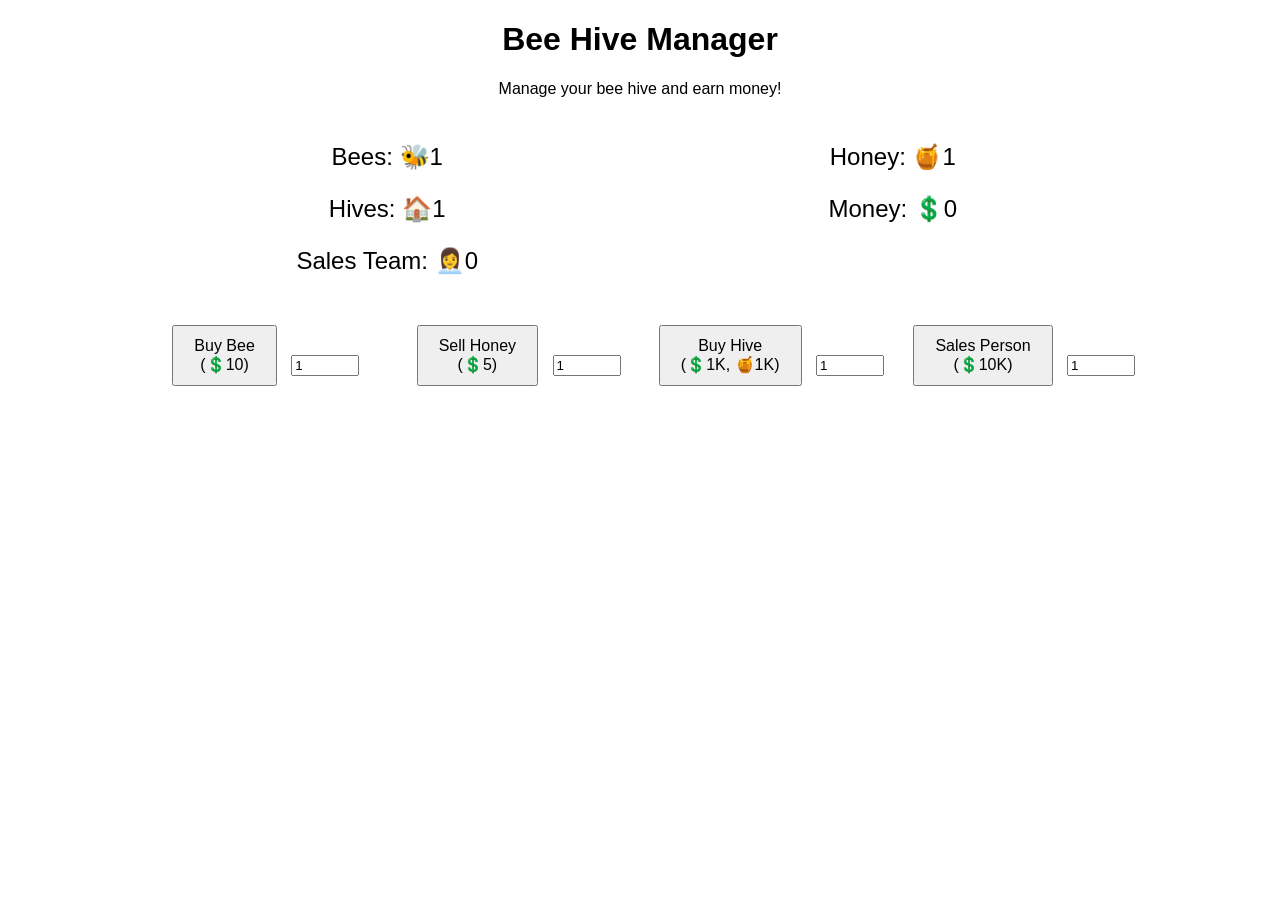
==== bee.html @ 3b881dbb "added styling and emojis" ====
<!DOCTYPE html>
<html lang="en">
<head>
  <meta charset="UTF-8">
  <meta name="description" content="Bee Hive Idle Game">
  <meta name="keywords" content="HTML, CSS, JavaScript">
  <meta name="author" content="https://github.com/armin-l/bee-game">
  <meta name="viewport" content="width=device-width, initial-scale=1.0">
  <title>Bee Hive Manager</title>
  <style>
    body {
      font-family: Arial, sans-serif;
      text-align: center;
    }
    #beeCount, #hiveCount, #honeyCount, #moneyCount, #salesCount {
      font-size: 24px;
      margin-bottom: 20px;
    }
    button {
      font-size: 16px;
      padding: 10px 20px;
      margin: 10px;
    }
    input {
      width: 60px;
    }
    #errorMessage {
      display: none;
      color: red;
      border: 1px solid red;
      padding: 10px;
      width: 250px;
      margin: 10px auto;
    }
    .container {
      display: flex;
      flex-wrap: wrap; /* Allow elements to wrap on smaller screens */
      justify-content: space-around; /* Distribute elements evenly */
      width: 80%; /* Set a maximum width for responsiveness */
      margin: 10px auto;
    }

    .count-display,
    .button-container,
    .sub-container {
      flex: 1; /* Make elements take up equal space */
      text-align: center;
      margin: 5px;
    }

    .count-display p {
      font-size: 24px;
    }

  </style>
</head>
<body>
  <h1>Bee Hive Manager</h1>
  <p>Manage your bee hive and earn money!</p>
  <div class="container">
    <div class="count-display">
      <p id="beeCount">Bees: 🐝1</p>
      <p id="hiveCount">Hives: 🏠1</p>
      <p id="salesCount">Sales Team: 👩‍💼0</p>
    </div>
    <div class="count-display">
      <p id="honeyCount">Honey: 🍯0</p>
      <p id="moneyCount">Money: 💲0</p>
    </div>
  </div>
  <div id="errorMessage"></div>

  <div class="container">
    <div class="sub-container">
  <button onclick="buyBee()">Buy Bee <br>(💲10)</button>
  <input type="number" id="buyBeeCount" value="1">
    </div>  
    <div class="sub-container">
  <button onclick="sellHoney()">Sell Honey <br>(💲5)</button>
  <input type="number" id="sellHoneyCount" value="1">
    </div>  
    <div class="sub-container">

  <button onclick="buyHive()">Buy Hive <br>(💲1K, 🍯1K)</button>
  <input type="number" id="buyHiveCount" value="1">
    </div>  
    <div class="sub-container">

  <button onclick="buySales()">Sales Person <br>(💲10K)</button>
  <input type="number" id="buySalesCount" value="1">
    </div>
  </div>
  <script>
  let beeCount = 1;
  let hiveCount = 1;
  let honeyCount = 0;
  let moneyCount = 0;
  let salesCount = 0;

  function updateCounts() {
    document.getElementById("beeCount").textContent = `Bees: 🐝${beeCount}`;
    document.getElementById("hiveCount").textContent = `Hives: 🏠${hiveCount}`;
    document.getElementById("honeyCount").textContent = `Honey: 🍯${honeyCount}`;
    document.getElementById("moneyCount").textContent = `Money: 💲${moneyCount}`;
    document.getElementById("salesCount").textContent = `Sales Team: 👩‍💼${salesCount}`;
  }

  function showErrorMessage(message) {
    const errorMessageElement = document.getElementById("errorMessage");
    errorMessageElement.textContent = message;
    errorMessageElement.style.display = "block";
  }

  function hideErrorMessage() {
    const errorMessageElement = document.getElementById("errorMessage");
    errorMessageElement.textContent = "";
    errorMessageElement.style.display = "none";
  }

  function buySales() {
    const buySalesamount = parseInt(document.getElementById("buySalesCount").value);

    if (moneyCount >= 10000 * buySalesamount) {
      salesCount += buySalesamount;
      moneyCount -= 10000 * buySalesamount;
      updateCounts();
      hideErrorMessage();
    } else {
      showErrorMessage("Not enough money to buy that many Sales People!");
    }
  }

  function buyBee() {
    const buyBeeamount = parseInt(document.getElementById("buyBeeCount").value);

    if (moneyCount >= 10 * buyBeeamount) {
      beeCount += buyBeeamount;
      moneyCount -= 10 * buyBeeamount;
      updateCounts();
      hideErrorMessage();
    } else {
      showErrorMessage("Not enough money to buy that many bees!");
    }
  
  }

  function sellHoney() {
    const sellHoneyamount = parseInt(document.getElementById("sellHoneyCount").value);

    if (honeyCount > 0 && honeyCount >= sellHoneyamount) {
      moneyCount += 5 * sellHoneyamount;
      honeyCount -= 1 * sellHoneyamount;
      updateCounts();
      hideErrorMessage();
    } else {
      showErrorMessage("You have no honey to sell!");
    }
  }

  function buyHive() {
    const buyHiveamount = parseInt(document.getElementById("buyHiveCount").value);

    if (moneyCount >= 1000 * buyHiveamount && honeyCount >= 1000 * buyHiveamount) {
      hiveCount += buyHiveamount;
      moneyCount -= 1000 * buyHiveamount;
      honeyCount -= 1000 * buyHiveamount;
      updateCounts();
      hideErrorMessage();
    } else {
      showErrorMessage("Not enough money and honey to buy that many hives!");
    }
  }

  function getRandomEvent() {
    const events = [
    // Positive Events
      { message: "The queen bee lays a healthy batch of eggs! Bee population is significantly increased!", modifier: 0.3 },
      { message: "The bees discover a new nesting ground! Bee population is slightly increased.", modifier: 0.1 },
      { message: "Favorable weather conditions promote brood rearing. Bee population is minimally increased.", modifier: 0.05 },
      { message: "A new generation of worker bees emerges! Bee population is moderately increased.", modifier: 0.2 },
      { message: "The hive successfully swarms and establishes a new colony! Bee population is significantly increased.", modifier: 0.4 },
      { message: "A plentiful pollen source leads to increased brood rearing. Bee population is minimally increased.", modifier: 0.05 },
      { message: "The beekeeper adds a new feeder full of pollen substitute. Bee population is slightly increased.", modifier: 0.1 },
      { message: "A successful mite treatment eliminates Varroa infestation. Bee population recovers slightly.", modifier: 0.1 },
      // Neutral Events
      { message: "A scout bee returns, unable to locate a new nectar source. No change in bee population.", modifier: 0 },
      { message: "The beekeeper performs a routine hive inspection. No change in bee population.", modifier: 0 },
      { message: "A light rain showers the area, providing some moisture for the bees. No change in bee population.", modifier: 0 },
      { message: "The bees spend a sunny day cleaning the hive and preparing for brood rearing. No change in bee population.", modifier: 0 },
      { message: "The hive experiences a natural fluctuation in bee population. No change in bee population.", modifier: 0 },
      // Negative Events
      { message: "A late frost damages nearby flowers, reducing pollen availability. Bee population is slightly decreased.", modifier: -0.1 },
      { message: "A strong windstorm disrupts the hive entrance, causing bee deaths. Bee population is minimally decreased.", modifier: -0.05 },
      { message: "A nearby pesticide application contaminates flowers, harming foraging bees. Bee population is moderately decreased.", modifier: -0.2 },
      { message: "The drone population reaches its peak, leading to increased competition for resources. Bee population is slightly decreased.", modifier: -0.1 },
      { message: "The queen bee's egg-laying slows down due to age. Bee population slowly decreases.", modifier: -0.1 },
      { message: "A skunk raids the hive, preying on bees. Bee population is moderately decreased.", modifier: -0.2 },
      { message: "A nearby wildfire destroys a significant amount of flowering plants. Bee population is heavily decreased!", modifier: -0.5 },
      { message: "A sudden cold snap reduces foraging activity and bee survival. Bee population is moderately decreased.", modifier: -0.2 },
      { message: "A malfunctioning feeder leaks and dsub-containerns some bees. Bee population is minimally decreased.", modifier: -0.05 },
      { message: "The beekeeper accidentally injures some bees during hive inspection. Bee population is minimally decreased.", modifier: -0.05 },
      { message: "A predator attacks the hive! Bee population is slightly decreased.", modifier: -0.1 },
      { message: "Varroa mites infest the hive! Bee population is moderately decreased.", modifier: -0.2 },
      { message: "A harsh winter reduces the bee population. Bee population is heavily decreased!", modifier: -0.5 },
    ];


    const randomIndex = Math.floor(Math.random() * events.length);
    const event = events[randomIndex];

    showErrorMessage(event.message);
    return event.modifier;
  }

  // Random Event
  setInterval(function() {
    beeCount += Math.trunc(beeCount * getRandomEvent());
    updateCounts();
  }, 600000); // 1 hour in milliseconds


  // Bee production every hour
  setInterval(function() {
    beeCount += hiveCount;
    updateCounts();
  }, 10000); // 10 seconds in milliseconds

  // Honey production every second
  setInterval(function() {
    // bee production
    honeyCount += beeCount;

    // sales team
    if (honeyCount >= 5 * salesCount && salesCount > 0) {
      honeyCount -= salesCount * 5;
      moneyCount += salesCount * 4 * 5;
    }

    updateCounts();
  }, 1000); // 1 second in milliseconds
  </script>
</body>
</html>
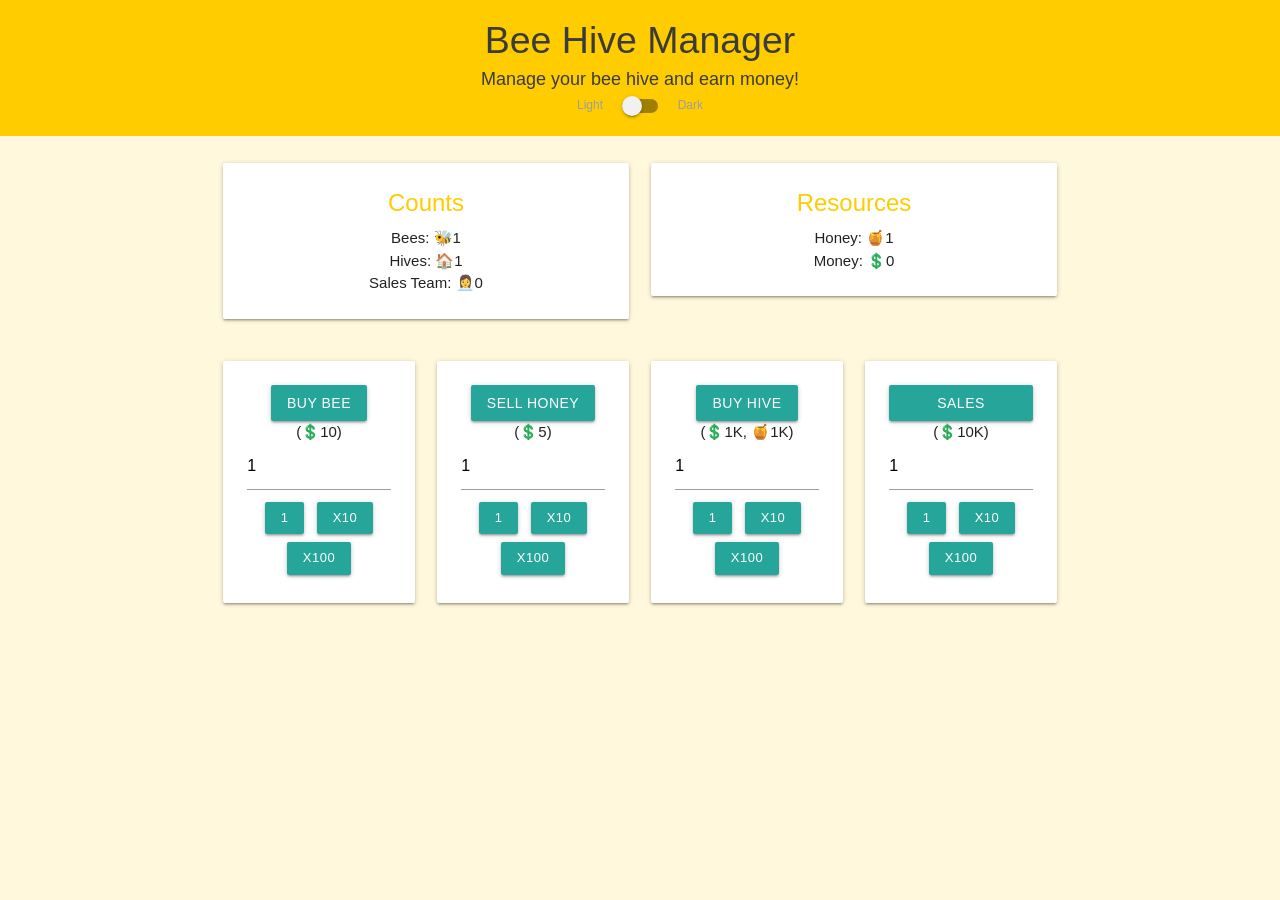
==== commit 859334e5: "v2" ====
--- a/bee.html
+++ b/bee.html
@@ -7,237 +7,110 @@
   <meta name="author" content="https://github.com/armin-l/bee-game">
   <meta name="viewport" content="width=device-width, initial-scale=1.0">
   <title>Bee Hive Manager</title>
-  <style>
-    body {
-      font-family: Arial, sans-serif;
-      text-align: center;
-    }
-    #beeCount, #hiveCount, #honeyCount, #moneyCount, #salesCount {
-      font-size: 24px;
-      margin-bottom: 20px;
-    }
-    button {
-      font-size: 16px;
-      padding: 10px 20px;
-      margin: 10px;
-    }
-    input {
-      width: 60px;
-    }
-    #errorMessage {
-      display: none;
-      color: red;
-      border: 1px solid red;
-      padding: 10px;
-      width: 250px;
-      margin: 10px auto;
-    }
-    .container {
-      display: flex;
-      flex-wrap: wrap; /* Allow elements to wrap on smaller screens */
-      justify-content: space-around; /* Distribute elements evenly */
-      width: 80%; /* Set a maximum width for responsiveness */
-      margin: 10px auto;
-    }
-
-    .count-display,
-    .button-container,
-    .sub-container {
-      flex: 1; /* Make elements take up equal space */
-      text-align: center;
-      margin: 5px;
-    }
-
-    .count-display p {
-      font-size: 24px;
-    }
-
-  </style>
+  <link rel="stylesheet" href="bee.css">
+  <link href="https://fonts.googleapis.com/icon?family=Material+Icons" rel="stylesheet">
+  <link href="https://cdnjs.cloudflare.com/ajax/libs/materialize/1.0.0/css/materialize.min.css" rel="stylesheet">
 </head>
 <body>
-  <h1>Bee Hive Manager</h1>
-  <p>Manage your bee hive and earn money!</p>
-  <div class="container">
-    <div class="count-display">
-      <p id="beeCount">Bees: 🐝1</p>
-      <p id="hiveCount">Hives: 🏠1</p>
-      <p id="salesCount">Sales Team: 👩‍💼0</p>
+  <header class="center-align">
+    <h1>Bee Hive Manager</h1>
+    <p>Manage your bee hive and earn money!</p>
+<div class="switch center-align">
+  <label>
+    Light
+    <input type="checkbox" id="darkModeToggle">
+    <span class="lever"></span>
+    Dark
+  </label>
+</div>
+  </header>
+
+  <main class="container">
+    <div class="row">
+      <div class="col s12 m6">
+        <div class="card">
+          <div class="card-content">
+            <span class="card-title">Counts</span>
+            <p id="beeCount">Bees: 🐝1</p>
+            <p id="hiveCount">Hives: 🏠1</p>
+            <p id="salesCount">Sales Team: 👩‍💼0</p>
+          </div>
+        </div>
+      </div>
+      <div class="col s12 m6">
+        <div class="card">
+          <div class="card-content">
+            <span class="card-title">Resources</span>
+            <p id="honeyCount">Honey: 🍯0</p>
+            <p id="moneyCount">Money: 💲0</p>
+          </div>
+        </div>
+      </div>
     </div>
-    <div class="count-display">
-      <p id="honeyCount">Honey: 🍯0</p>
-      <p id="moneyCount">Money: 💲0</p>
+
+    <div id="errorMessage" class="red-text center-align"></div>
+
+    <div class="row">
+      <div class="col s12 m3">
+        <div class="card">
+          <div class="card-content">
+            <button class="btn waves-effect waves-light" onclick="buyBee()">Buy Bee</button>
+            <p>(💲10)</p>
+            <input type="number" id="buyBeeCount" value="1" class="input-field">
+            <div class="button-group">
+              <button class="btn-small" onclick="setAmount('buyBeeCount', 1)">1</button>
+              <button class="btn-small" onclick="multiplyAmount('buyBeeCount', 10)">x10</button>
+              <button class="btn-small" onclick="multiplyAmount('buyBeeCount', 100)">x100</button>
+            </div>
+          </div>
+        </div>
+      </div>
+      <div class="col s12 m3">
+        <div class="card">
+          <div class="card-content">
+            <button class="btn waves-effect waves-light" onclick="sellHoney()">Sell Honey</button>
+            <p>(💲5)</p>
+            <input type="number" id="sellHoneyCount" value="1" class="input-field">
+            <div class="button-group">
+              <button class="btn-small" onclick="setAmount('sellHoneyCount', 1)">1</button>
+              <button class="btn-small" onclick="multiplyAmount('sellHoneyCount', 10)">x10</button>
+              <button class="btn-small" onclick="multiplyAmount('sellHoneyCount', 100)">x100</button>
+            </div>
+          </div>
+        </div>
+      </div>
+      <div class="col s12 m3">
+        <div class="card">
+          <div class="card-content">
+            <button class="btn waves-effect waves-light" onclick="buyHive()">Buy Hive</button>
+            <p>(💲1K, 🍯1K)</p>
+            <input type="number" id="buyHiveCount" value="1" class="input-field">
+            <div class="button-group">
+              <button class="btn-small" onclick="setAmount('buyHiveCount', 1)">1</button>
+              <button class="btn-small" onclick="multiplyAmount('buyHiveCount', 10)">x10</button>
+              <button class="btn-small" onclick="multiplyAmount('buyHiveCount', 100)">x100</button>
+            </div>
+          </div>
+        </div>
+      </div>
+      <div class="col s12 m3">
+        <div class="card">
+          <div class="card-content">
+            <button class="btn waves-effect waves-light" onclick="buySales()">Sales Person</button>
+            <p>(💲10K)</p>
+            <input type="number" id="buySalesCount" value="1" class="input-field">
+            <div class="button-group">
+              <button class="btn-small" onclick="setAmount('buySalesCount', 1)">1</button>
+              <button class="btn-small" onclick="multiplyAmount('buySalesCount', 10)">x10</button>
+              <button class="btn-small" onclick="multiplyAmount('buySalesCount', 100)">x100</button>
+            </div>
+          </div>
+        </div>
+      </div>
     </div>
-  </div>
-  <div id="errorMessage"></div>
+  </main>
 
-  <div class="container">
-    <div class="sub-container">
-  <button onclick="buyBee()">Buy Bee <br>(💲10)</button>
-  <input type="number" id="buyBeeCount" value="1">
-    </div>  
-    <div class="sub-container">
-  <button onclick="sellHoney()">Sell Honey <br>(💲5)</button>
-  <input type="number" id="sellHoneyCount" value="1">
-    </div>  
-    <div class="sub-container">
-
-  <button onclick="buyHive()">Buy Hive <br>(💲1K, 🍯1K)</button>
-  <input type="number" id="buyHiveCount" value="1">
-    </div>  
-    <div class="sub-container">
-
-  <button onclick="buySales()">Sales Person <br>(💲10K)</button>
-  <input type="number" id="buySalesCount" value="1">
-    </div>
-  </div>
-  <script>
-  let beeCount = 1;
-  let hiveCount = 1;
-  let honeyCount = 0;
-  let moneyCount = 0;
-  let salesCount = 0;
-
-  function updateCounts() {
-    document.getElementById("beeCount").textContent = `Bees: 🐝${beeCount}`;
-    document.getElementById("hiveCount").textContent = `Hives: 🏠${hiveCount}`;
-    document.getElementById("honeyCount").textContent = `Honey: 🍯${honeyCount}`;
-    document.getElementById("moneyCount").textContent = `Money: 💲${moneyCount}`;
-    document.getElementById("salesCount").textContent = `Sales Team: 👩‍💼${salesCount}`;
-  }
-
-  function showErrorMessage(message) {
-    const errorMessageElement = document.getElementById("errorMessage");
-    errorMessageElement.textContent = message;
-    errorMessageElement.style.display = "block";
-  }
-
-  function hideErrorMessage() {
-    const errorMessageElement = document.getElementById("errorMessage");
-    errorMessageElement.textContent = "";
-    errorMessageElement.style.display = "none";
-  }
-
-  function buySales() {
-    const buySalesamount = parseInt(document.getElementById("buySalesCount").value);
-
-    if (moneyCount >= 10000 * buySalesamount) {
-      salesCount += buySalesamount;
-      moneyCount -= 10000 * buySalesamount;
-      updateCounts();
-      hideErrorMessage();
-    } else {
-      showErrorMessage("Not enough money to buy that many Sales People!");
-    }
-  }
-
-  function buyBee() {
-    const buyBeeamount = parseInt(document.getElementById("buyBeeCount").value);
-
-    if (moneyCount >= 10 * buyBeeamount) {
-      beeCount += buyBeeamount;
-      moneyCount -= 10 * buyBeeamount;
-      updateCounts();
-      hideErrorMessage();
-    } else {
-      showErrorMessage("Not enough money to buy that many bees!");
-    }
-  
-  }
-
-  function sellHoney() {
-    const sellHoneyamount = parseInt(document.getElementById("sellHoneyCount").value);
-
-    if (honeyCount > 0 && honeyCount >= sellHoneyamount) {
-      moneyCount += 5 * sellHoneyamount;
-      honeyCount -= 1 * sellHoneyamount;
-      updateCounts();
-      hideErrorMessage();
-    } else {
-      showErrorMessage("You have no honey to sell!");
-    }
-  }
-
-  function buyHive() {
-    const buyHiveamount = parseInt(document.getElementById("buyHiveCount").value);
-
-    if (moneyCount >= 1000 * buyHiveamount && honeyCount >= 1000 * buyHiveamount) {
-      hiveCount += buyHiveamount;
-      moneyCount -= 1000 * buyHiveamount;
-      honeyCount -= 1000 * buyHiveamount;
-      updateCounts();
-      hideErrorMessage();
-    } else {
-      showErrorMessage("Not enough money and honey to buy that many hives!");
-    }
-  }
-
-  function getRandomEvent() {
-    const events = [
-    // Positive Events
-      { message: "The queen bee lays a healthy batch of eggs! Bee population is significantly increased!", modifier: 0.3 },
-      { message: "The bees discover a new nesting ground! Bee population is slightly increased.", modifier: 0.1 },
-      { message: "Favorable weather conditions promote brood rearing. Bee population is minimally increased.", modifier: 0.05 },
-      { message: "A new generation of worker bees emerges! Bee population is moderately increased.", modifier: 0.2 },
-      { message: "The hive successfully swarms and establishes a new colony! Bee population is significantly increased.", modifier: 0.4 },
-      { message: "A plentiful pollen source leads to increased brood rearing. Bee population is minimally increased.", modifier: 0.05 },
-      { message: "The beekeeper adds a new feeder full of pollen substitute. Bee population is slightly increased.", modifier: 0.1 },
-      { message: "A successful mite treatment eliminates Varroa infestation. Bee population recovers slightly.", modifier: 0.1 },
-      // Neutral Events
-      { message: "A scout bee returns, unable to locate a new nectar source. No change in bee population.", modifier: 0 },
-      { message: "The beekeeper performs a routine hive inspection. No change in bee population.", modifier: 0 },
-      { message: "A light rain showers the area, providing some moisture for the bees. No change in bee population.", modifier: 0 },
-      { message: "The bees spend a sunny day cleaning the hive and preparing for brood rearing. No change in bee population.", modifier: 0 },
-      { message: "The hive experiences a natural fluctuation in bee population. No change in bee population.", modifier: 0 },
-      // Negative Events
-      { message: "A late frost damages nearby flowers, reducing pollen availability. Bee population is slightly decreased.", modifier: -0.1 },
-      { message: "A strong windstorm disrupts the hive entrance, causing bee deaths. Bee population is minimally decreased.", modifier: -0.05 },
-      { message: "A nearby pesticide application contaminates flowers, harming foraging bees. Bee population is moderately decreased.", modifier: -0.2 },
-      { message: "The drone population reaches its peak, leading to increased competition for resources. Bee population is slightly decreased.", modifier: -0.1 },
-      { message: "The queen bee's egg-laying slows down due to age. Bee population slowly decreases.", modifier: -0.1 },
-      { message: "A skunk raids the hive, preying on bees. Bee population is moderately decreased.", modifier: -0.2 },
-      { message: "A nearby wildfire destroys a significant amount of flowering plants. Bee population is heavily decreased!", modifier: -0.5 },
-      { message: "A sudden cold snap reduces foraging activity and bee survival. Bee population is moderately decreased.", modifier: -0.2 },
-      { message: "A malfunctioning feeder leaks and dsub-containerns some bees. Bee population is minimally decreased.", modifier: -0.05 },
-      { message: "The beekeeper accidentally injures some bees during hive inspection. Bee population is minimally decreased.", modifier: -0.05 },
-      { message: "A predator attacks the hive! Bee population is slightly decreased.", modifier: -0.1 },
-      { message: "Varroa mites infest the hive! Bee population is moderately decreased.", modifier: -0.2 },
-      { message: "A harsh winter reduces the bee population. Bee population is heavily decreased!", modifier: -0.5 },
-    ];
-
-
-    const randomIndex = Math.floor(Math.random() * events.length);
-    const event = events[randomIndex];
-
-    showErrorMessage(event.message);
-    return event.modifier;
-  }
-
-  // Random Event
-  setInterval(function() {
-    beeCount += Math.trunc(beeCount * getRandomEvent());
-    updateCounts();
-  }, 600000); // 1 hour in milliseconds
-
-
-  // Bee production every hour
-  setInterval(function() {
-    beeCount += hiveCount;
-    updateCounts();
-  }, 10000); // 10 seconds in milliseconds
-
-  // Honey production every second
-  setInterval(function() {
-    // bee production
-    honeyCount += beeCount;
-
-    // sales team
-    if (honeyCount >= 5 * salesCount && salesCount > 0) {
-      honeyCount -= salesCount * 5;
-      moneyCount += salesCount * 4 * 5;
-    }
-
-    updateCounts();
-  }, 1000); // 1 second in milliseconds
-  </script>
+  <script src="https://cdnjs.cloudflare.com/ajax/libs/materialize/1.0.0/js/materialize.min.js"></script>
+  <script src="bee.js"></script>
 </body>
 </html>
--- a/bee.css
+++ b/bee.css
@@ -0,0 +1,160 @@
+/* General Styles */
+body {
+    font-family: 'Roboto', sans-serif;
+    text-align: center;
+    margin: 0;
+    padding: 0;
+    background-color: #fff8dc; /* Light yellow for bee theme */
+}
+
+/* Dark Mode Styles */
+body.dark-mode {
+    background-color: #121212; /* Dark background */
+    color: #FFFFFF; /* Light text */
+}
+
+body.dark-mode a {
+    color: #BB86FC; /* Light purple for links */
+}
+
+body.dark-mode button {
+    background-color: #333333; /* Dark button background */
+    color: #FFFFFF; /* Light button text */
+}
+
+body.dark-mode button:hover {
+    background-color: #444444; /* Slightly lighter hover effect */
+}
+
+body.dark-mode input {
+    background-color: #333333; /* Dark input background */
+    color: #FFFFFF; /* Light input text */
+    border: 1px solid #555555; /* Darker border */
+}
+
+body.dark-mode #errorMessage {
+    color: #FF6F61; /* Light red for error messages */
+    border: 1px solid #FF6F61; /* Matching light red border */
+}
+
+/* Header */
+header {
+  background-color: #ffcc00; /* Bright yellow for header */
+  color: #3b3b3b; /* Dark brown for text */
+  padding: 20px 0;
+}
+
+header h1 {
+  font-size: 2.5rem;
+  margin: 0;
+}
+
+header p {
+  font-size: 1.2rem;
+  margin: 5px 0 0;
+}
+
+/* Cards */
+.card {
+  margin: 15px auto;
+  box-shadow: 0 4px 6px rgba(0, 0, 0, 0.1);
+}
+
+body.dark-mode .card {
+  background-color: #1E1E1E; /* Dark background for cards */
+  color: #FFFFFF; /* Light text for readability */
+  box-shadow: 0 4px 6px rgba(0, 0, 0, 0.5); /* Adjusted shadow for dark mode */
+}
+
+.card-title {
+  font-size: 1.5rem;
+  color: #ffcc00; /* Bright yellow for card titles */
+  margin-bottom: 10px;
+}
+
+/* Buttons */
+button, .btn-small {
+  font-size: 0.8rem; /* Smaller font for compact buttons */
+  padding: 4px 8px; /* Reduced padding for uniform size */
+  margin: 4px; /* Smaller margin */
+  background-color: #ffcc00; /* Bright yellow for buttons */
+  color: white;
+  border-radius: 4px; /* Slight rounding for a modern look */
+  border: none; /* Remove border for a cleaner appearance */
+  cursor: pointer; /* Pointer cursor for better UX */
+}
+
+button:hover {
+  background-color: #d4a017; /* Golden brown for hover effect */
+}
+
+button:hover {
+  background-color: #d4a017; /* Golden brown for hover effect */
+}
+
+/* Inputs */
+input {
+  width: 80px;
+  padding: 5px;
+  margin-top: 10px;
+  border: 1px solid #ccc;
+  border-radius: 4px;
+}
+
+/* Error Message */
+#errorMessage {
+  display: none;
+  color: #8b0000; /* Dark red for error messages */
+  border: 1px solid #8b0000; /* Matching dark red border */
+  padding: 10px;
+  width: 250px;
+  margin: 10px auto;
+  border-radius: 4px;
+}
+
+/* Grid System */
+.container {
+  max-width: 1200px;
+  margin: 0 auto;
+  padding: 20px;
+}
+
+.row {
+  display: flex;
+  flex-wrap: wrap;
+  margin: 0 -10px;
+}
+
+.col {
+  padding: 10px;
+  flex: 1;
+}
+
+.col.s12 {
+  flex-basis: 100%;
+}
+
+.col.m6 {
+  flex-basis: 50%;
+}
+
+.col.m3 {
+  flex-basis: 25%;
+}
+
+/* Media Queries */
+@media (max-width: 768px) {
+  .col.m6 {
+    flex-basis: 100%;
+  }
+
+  .col.m3 {
+    flex-basis: 50%;
+  }
+}
+
+@media (max-width: 480px) {
+  .col.m3 {
+    flex-basis: 100%;
+  }
+}
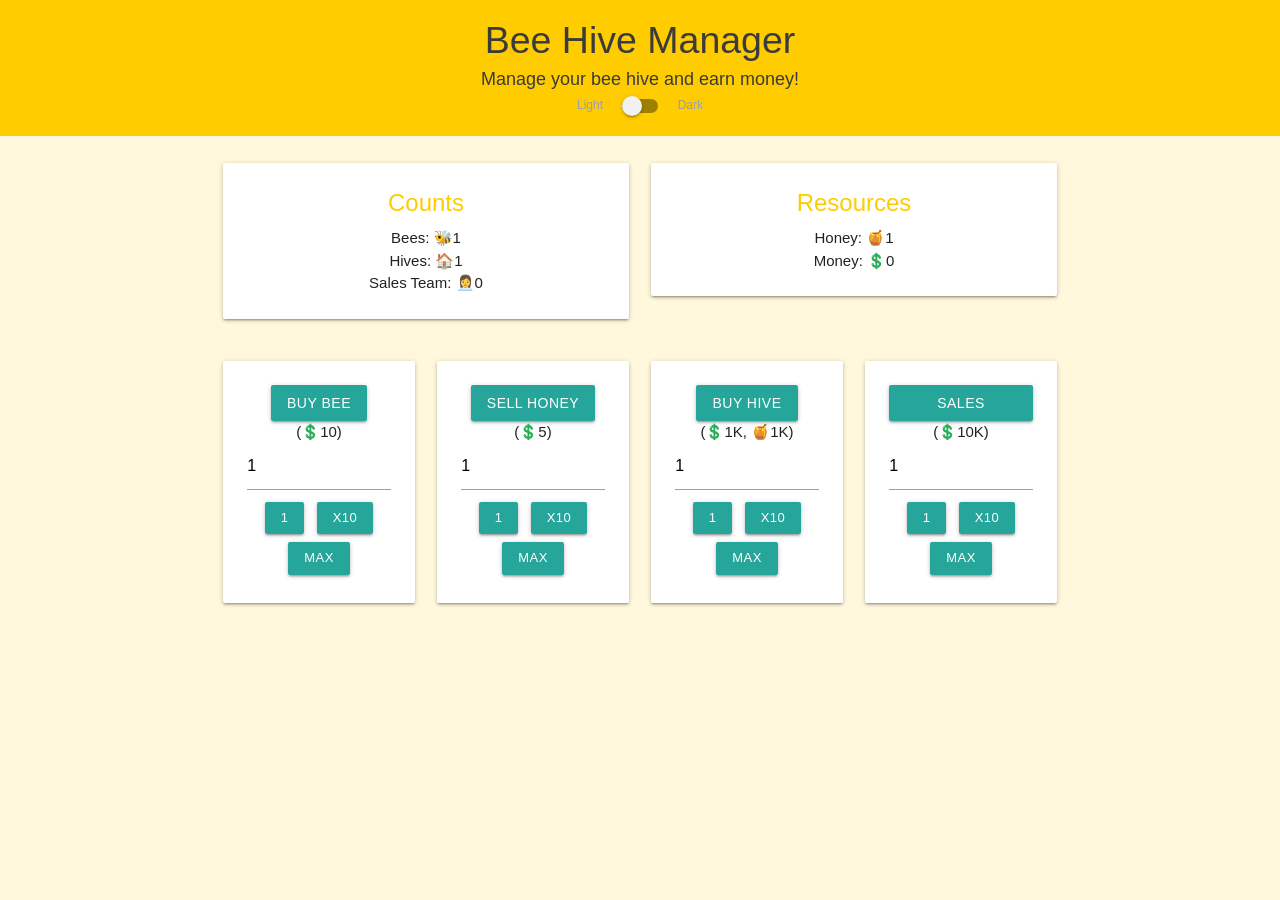
==== commit 8c2e46c6: "Add 'Max' button functionality for resource purchases" ====
--- a/bee.html
+++ b/bee.html
@@ -60,7 +60,7 @@
             <div class="button-group">
               <button class="btn-small" onclick="setAmount('buyBeeCount', 1)">1</button>
               <button class="btn-small" onclick="multiplyAmount('buyBeeCount', 10)">x10</button>
-              <button class="btn-small" onclick="multiplyAmount('buyBeeCount', 100)">x100</button>
+<button class="btn-small" onclick="multiplyAmount('buyBeeCount', 'max')">Max</button>
             </div>
           </div>
         </div>
@@ -74,7 +74,7 @@
             <div class="button-group">
               <button class="btn-small" onclick="setAmount('sellHoneyCount', 1)">1</button>
               <button class="btn-small" onclick="multiplyAmount('sellHoneyCount', 10)">x10</button>
-              <button class="btn-small" onclick="multiplyAmount('sellHoneyCount', 100)">x100</button>
+<button class="btn-small" onclick="multiplyAmount('sellHoneyCount', 'max')">Max</button>
             </div>
           </div>
         </div>
@@ -88,7 +88,7 @@
             <div class="button-group">
               <button class="btn-small" onclick="setAmount('buyHiveCount', 1)">1</button>
               <button class="btn-small" onclick="multiplyAmount('buyHiveCount', 10)">x10</button>
-              <button class="btn-small" onclick="multiplyAmount('buyHiveCount', 100)">x100</button>
+<button class="btn-small" onclick="multiplyAmount('buyHiveCount', 'max')">Max</button>
             </div>
           </div>
         </div>
@@ -102,7 +102,7 @@
             <div class="button-group">
               <button class="btn-small" onclick="setAmount('buySalesCount', 1)">1</button>
               <button class="btn-small" onclick="multiplyAmount('buySalesCount', 10)">x10</button>
-              <button class="btn-small" onclick="multiplyAmount('buySalesCount', 100)">x100</button>
+<button class="btn-small" onclick="multiplyAmount('buySalesCount', 'max')">Max</button>
             </div>
           </div>
         </div>
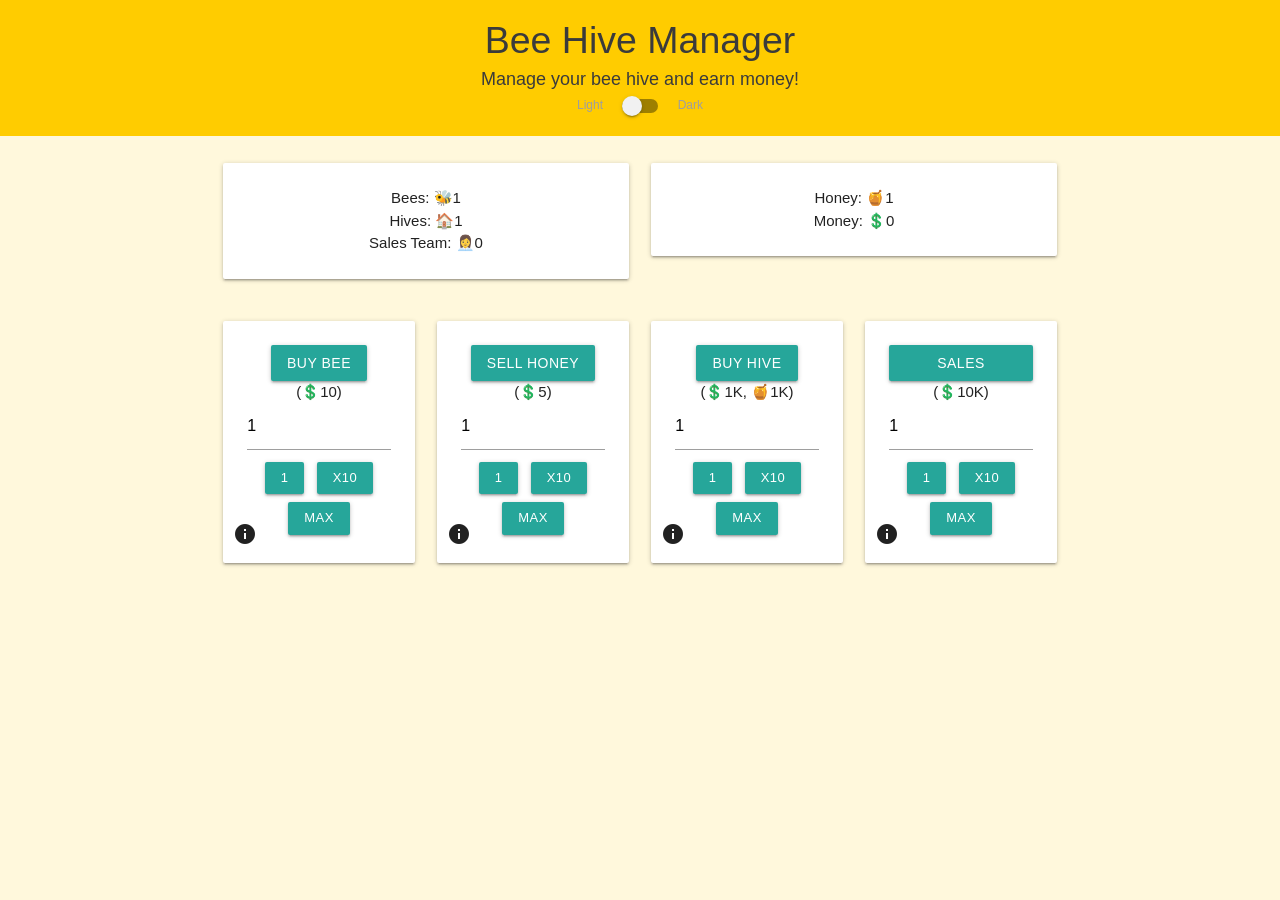
==== commit a65c2484: "Add tooltips for resource buttons and initialize on page load" ====
--- a/bee.html
+++ b/bee.html
@@ -30,7 +30,6 @@
       <div class="col s12 m6">
         <div class="card">
           <div class="card-content">
-            <span class="card-title">Counts</span>
             <p id="beeCount">Bees: 🐝1</p>
             <p id="hiveCount">Hives: 🏠1</p>
             <p id="salesCount">Sales Team: 👩‍💼0</p>
@@ -40,7 +39,6 @@
       <div class="col s12 m6">
         <div class="card">
           <div class="card-content">
-            <span class="card-title">Resources</span>
             <p id="honeyCount">Honey: 🍯0</p>
             <p id="moneyCount">Money: 💲0</p>
           </div>
@@ -54,7 +52,10 @@
       <div class="col s12 m3">
         <div class="card">
           <div class="card-content">
-            <button class="btn waves-effect waves-light" onclick="buyBee()">Buy Bee</button>
+<button class="btn waves-effect waves-light" onclick="buyBee()">Buy Bee</button>
+<div style="position: absolute; bottom: 10px; left: 10px;">
+  <i class="material-icons tooltipped" data-tooltip="Buy bees to produce honey.">info</i>
+</div>
             <p>(💲10)</p>
             <input type="number" id="buyBeeCount" value="1" class="input-field">
             <div class="button-group">
@@ -68,7 +69,10 @@
       <div class="col s12 m3">
         <div class="card">
           <div class="card-content">
-            <button class="btn waves-effect waves-light" onclick="sellHoney()">Sell Honey</button>
+<button class="btn waves-effect waves-light" onclick="sellHoney()">Sell Honey</button>
+<div style="position: absolute; bottom: 10px; left: 10px;">
+  <i class="material-icons tooltipped" data-tooltip="Sell honey to earn money.">info</i>
+</div>
             <p>(💲5)</p>
             <input type="number" id="sellHoneyCount" value="1" class="input-field">
             <div class="button-group">
@@ -82,7 +86,10 @@
       <div class="col s12 m3">
         <div class="card">
           <div class="card-content">
-            <button class="btn waves-effect waves-light" onclick="buyHive()">Buy Hive</button>
+<button class="btn waves-effect waves-light" onclick="buyHive()">Buy Hive</button>
+<div style="position: absolute; bottom: 10px; left: 10px;">
+  <i class="material-icons tooltipped" data-tooltip="Buy hives to house more bees.">info</i>
+</div>
             <p>(💲1K, 🍯1K)</p>
             <input type="number" id="buyHiveCount" value="1" class="input-field">
             <div class="button-group">
@@ -96,7 +103,10 @@
       <div class="col s12 m3">
         <div class="card">
           <div class="card-content">
-            <button class="btn waves-effect waves-light" onclick="buySales()">Sales Person</button>
+<button class="btn waves-effect waves-light" onclick="buySales()">Sales Person</button>
+<div style="position: absolute; bottom: 10px; left: 10px;">
+  <i class="material-icons tooltipped" data-tooltip="Hire salespeople to boost honey sales.">info</i>
+</div>
             <p>(💲10K)</p>
             <input type="number" id="buySalesCount" value="1" class="input-field">
             <div class="button-group">
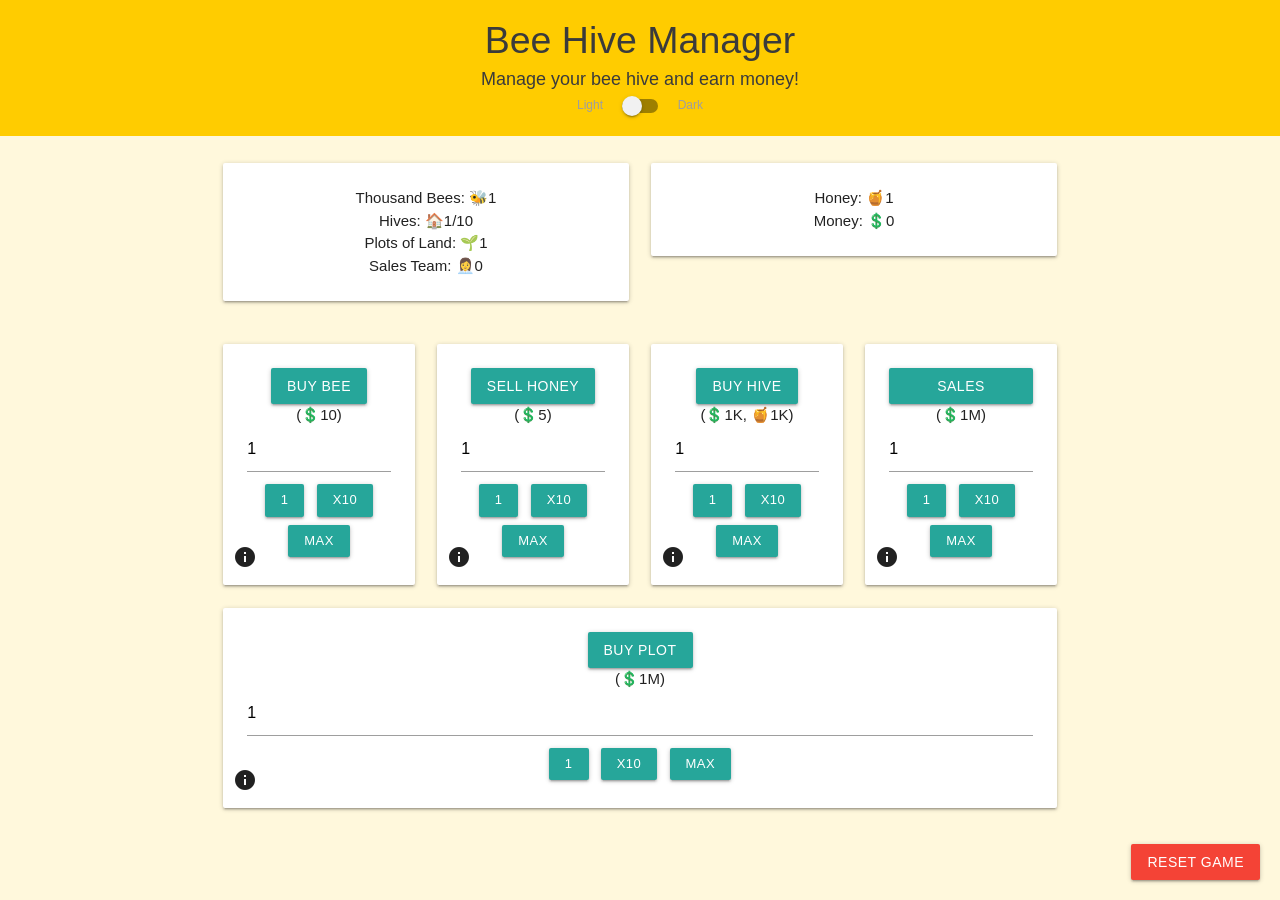
==== commit f401f578: "Enhance gameplay by adding plot purchasing functionality, updating UI elements, and implementing gam" ====
--- a/bee.html
+++ b/bee.html
@@ -30,8 +30,9 @@
       <div class="col s12 m6">
         <div class="card">
           <div class="card-content">
-            <p id="beeCount">Bees: 🐝1</p>
+            <p id="beeCount">Thousand Bees: 🐝1</p>
             <p id="hiveCount">Hives: 🏠1</p>
+            <p id="plotCount">Plots of Land: 🌱1</p>
             <p id="salesCount">Sales Team: 👩‍💼0</p>
           </div>
         </div>
@@ -107,7 +108,7 @@
 <div style="position: absolute; bottom: 10px; left: 10px;">
   <i class="material-icons tooltipped" data-tooltip="Hire salespeople to boost honey sales.">info</i>
 </div>
-            <p>(💲10K)</p>
+            <p>(💲1M)</p>
             <input type="number" id="buySalesCount" value="1" class="input-field">
             <div class="button-group">
               <button class="btn-small" onclick="setAmount('buySalesCount', 1)">1</button>
@@ -117,8 +118,27 @@
           </div>
         </div>
       </div>
+      <div class="col s12 m3">
+        <div class="card">
+          <div class="card-content">
+<button class="btn waves-effect waves-light" onclick="buyPlot()">Buy Plot</button>
+<div style="position: absolute; bottom: 10px; left: 10px;">
+  <i class="material-icons tooltipped" data-tooltip="Buy more land to support up to 10 additional hives per plot.">info</i>
+</div>
+            <p>(💲1M)</p>
+            <input type="number" id="buyPlotCount" value="1" class="input-field">
+            <div class="button-group">
+              <button class="btn-small" onclick="setAmount('buyPlotCount', 1)">1</button>
+              <button class="btn-small" onclick="multiplyAmount('buyPlotCount', 10)">x10</button>
+<button class="btn-small" onclick="multiplyAmount('buyPlotCount', 'max')">Max</button>
+            </div>
+          </div>
+        </div>
+      </div>
     </div>
   </main>
+
+  <button id="resetGameButton" class="btn waves-effect waves-light red">Reset Game</button>
 
   <script src="https://cdnjs.cloudflare.com/ajax/libs/materialize/1.0.0/js/materialize.min.js"></script>
   <script src="bee.js"></script>
--- a/bee.css
+++ b/bee.css
@@ -157,4 +157,18 @@
   .col.m3 {
     flex-basis: 100%;
   }
+}
+
+#resetGameButton {
+  position: fixed;
+  right: 20px;
+  bottom: 20px;
+  z-index: 1000;
+}
+
+@media (max-width: 480px) {
+  #resetGameButton {
+    right: 12px;
+    bottom: 12px;
+  }
 }
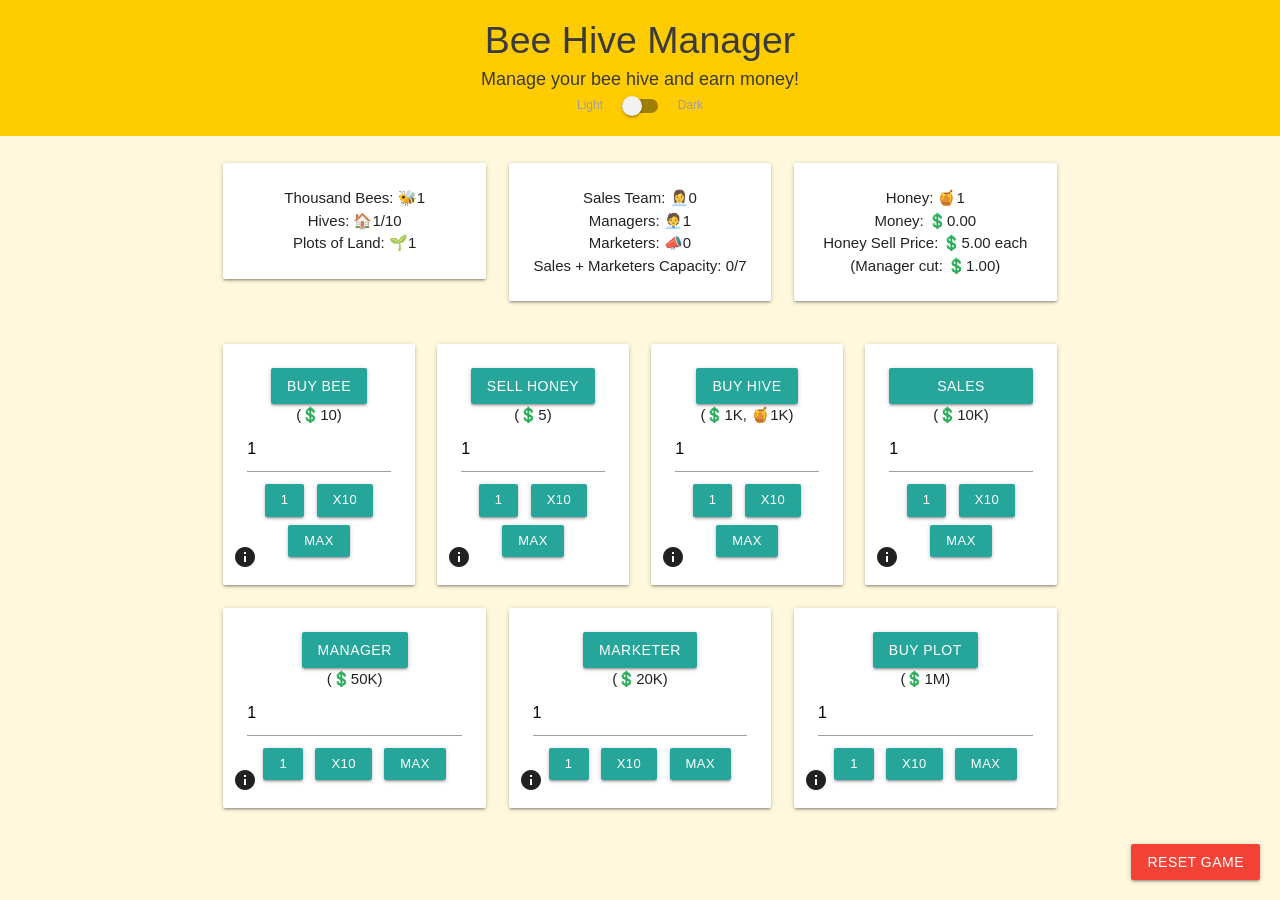
==== commit 7958e1c7: "Add manager and marketer functionality with UI updates and sales capacity adjustments" ====
--- a/bee.html
+++ b/bee.html
@@ -27,21 +27,31 @@
 
   <main class="container">
     <div class="row">
-      <div class="col s12 m6">
+      <div class="col s12 m4">
         <div class="card">
           <div class="card-content">
             <p id="beeCount">Thousand Bees: 🐝1</p>
             <p id="hiveCount">Hives: 🏠1</p>
             <p id="plotCount">Plots of Land: 🌱1</p>
-            <p id="salesCount">Sales Team: 👩‍💼0</p>
           </div>
         </div>
       </div>
-      <div class="col s12 m6">
+      <div class="col s12 m4">
+        <div class="card">
+          <div class="card-content">
+            <p id="salesCount">Sales Team: 👩‍💼0</p>
+            <p id="managerCount">Managers: 🧑‍💼1</p>
+            <p id="marketerCount">Marketers: 📣0</p>
+            <p id="staffCap">Sales + Marketers Capacity: 0/7</p>
+          </div>
+        </div>
+      </div>
+      <div class="col s12 m4">
         <div class="card">
           <div class="card-content">
             <p id="honeyCount">Honey: 🍯0</p>
             <p id="moneyCount">Money: 💲0</p>
+            <p id="sellPrice">Honey Sell Price: 💲5.00 each (Manager cut: 💲1.00)</p>
           </div>
         </div>
       </div>
@@ -108,12 +118,46 @@
 <div style="position: absolute; bottom: 10px; left: 10px;">
   <i class="material-icons tooltipped" data-tooltip="Hire salespeople to boost honey sales.">info</i>
 </div>
-            <p>(💲1M)</p>
+            <p>(💲10K)</p>
             <input type="number" id="buySalesCount" value="1" class="input-field">
             <div class="button-group">
               <button class="btn-small" onclick="setAmount('buySalesCount', 1)">1</button>
               <button class="btn-small" onclick="multiplyAmount('buySalesCount', 10)">x10</button>
 <button class="btn-small" onclick="multiplyAmount('buySalesCount', 'max')">Max</button>
+            </div>
+          </div>
+        </div>
+      </div>
+      <div class="col s12 m3">
+        <div class="card">
+          <div class="card-content">
+<button class="btn waves-effect waves-light" onclick="buyManager()">Manager</button>
+<div style="position: absolute; bottom: 10px; left: 10px;">
+  <i class="material-icons tooltipped" data-tooltip="Managers increase staffing capacity and take a cut on each honey sold.">info</i>
+</div>
+            <p>(💲50K)</p>
+            <input type="number" id="buyManagerCount" value="1" class="input-field">
+            <div class="button-group">
+              <button class="btn-small" onclick="setAmount('buyManagerCount', 1)">1</button>
+              <button class="btn-small" onclick="multiplyAmount('buyManagerCount', 10)">x10</button>
+<button class="btn-small" onclick="multiplyAmount('buyManagerCount', 'max')">Max</button>
+            </div>
+          </div>
+        </div>
+      </div>
+      <div class="col s12 m3">
+        <div class="card">
+          <div class="card-content">
+<button class="btn waves-effect waves-light" onclick="buyMarketer()">Marketer</button>
+<div style="position: absolute; bottom: 10px; left: 10px;">
+  <i class="material-icons tooltipped" data-tooltip="Each marketer increases honey sale price by 5%.">info</i>
+</div>
+            <p>(💲20K)</p>
+            <input type="number" id="buyMarketerCount" value="1" class="input-field">
+            <div class="button-group">
+              <button class="btn-small" onclick="setAmount('buyMarketerCount', 1)">1</button>
+              <button class="btn-small" onclick="multiplyAmount('buyMarketerCount', 10)">x10</button>
+<button class="btn-small" onclick="multiplyAmount('buyMarketerCount', 'max')">Max</button>
             </div>
           </div>
         </div>
--- a/bee.css
+++ b/bee.css
@@ -138,12 +138,20 @@
   flex-basis: 50%;
 }
 
+.col.m4 {
+  flex-basis: 33.3333%;
+}
+
 .col.m3 {
   flex-basis: 25%;
 }
 
 /* Media Queries */
 @media (max-width: 768px) {
+  .col.m4 {
+    flex-basis: 100%;
+  }
+
   .col.m6 {
     flex-basis: 100%;
   }
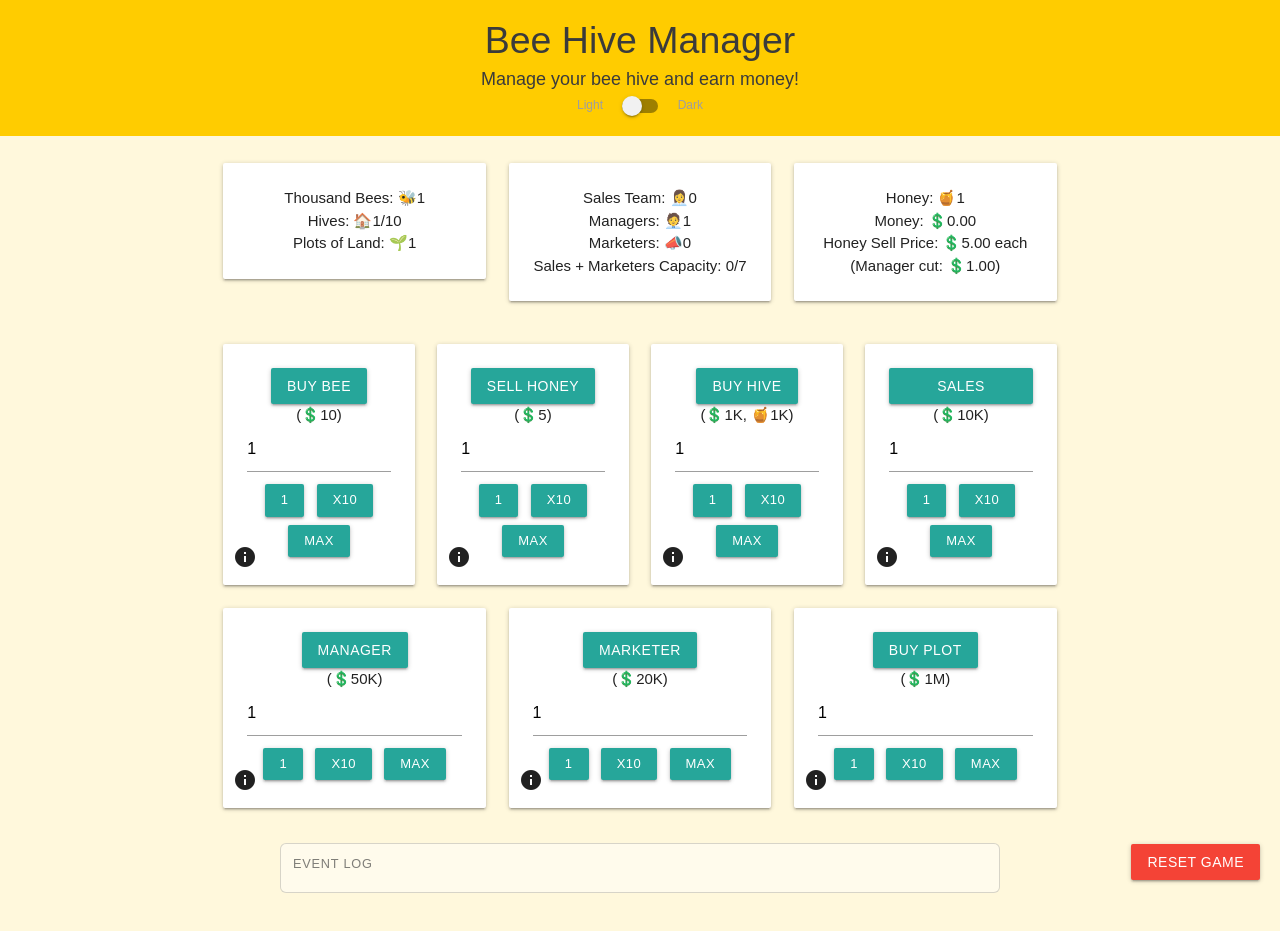
==== commit c7642a68: "Add event log functionality with UI updates for dark mode" ====
--- a/bee.html
+++ b/bee.html
@@ -180,6 +180,11 @@
         </div>
       </div>
     </div>
+
+    <div id="eventLog" class="event-log" aria-live="polite">
+      <p class="event-log-title">Event Log</p>
+      <ul id="eventLogList" class="event-log-list"></ul>
+    </div>
   </main>
 
   <button id="resetGameButton" class="btn waves-effect waves-light red">Reset Game</button>
--- a/bee.css
+++ b/bee.css
@@ -37,6 +37,24 @@
     border: 1px solid #FF6F61; /* Matching light red border */
 }
 
+body.dark-mode .event-log {
+  border-color: rgba(255, 255, 255, 0.18);
+  background: rgba(30, 30, 30, 0.45);
+}
+
+body.dark-mode .event-log-title {
+  color: rgba(255, 255, 255, 0.62);
+}
+
+body.dark-mode .event-log-list li {
+  color: rgba(255, 255, 255, 0.78);
+  border-top-color: rgba(255, 255, 255, 0.1);
+}
+
+body.dark-mode .event-log-time {
+  color: rgba(255, 255, 255, 0.48);
+}
+
 /* Header */
 header {
   background-color: #ffcc00; /* Bright yellow for header */
@@ -44,6 +62,48 @@
   padding: 20px 0;
 }
 
+
+.event-log {
+  max-width: 720px;
+  margin: 12px auto 18px;
+  padding: 10px 12px;
+  text-align: left;
+  border: 1px solid rgba(59, 59, 59, 0.2);
+  border-radius: 6px;
+  background: rgba(255, 255, 255, 0.45);
+}
+
+.event-log-title {
+  margin: 0 0 8px;
+  font-size: 0.85rem;
+  letter-spacing: 0.06em;
+  text-transform: uppercase;
+  color: rgba(59, 59, 59, 0.65);
+}
+
+.event-log-list {
+  margin: 0;
+  padding-left: 0;
+  list-style: none;
+}
+
+.event-log-list li {
+  margin: 0;
+  padding: 4px 0;
+  font-size: 0.86rem;
+  color: rgba(59, 59, 59, 0.75);
+  border-top: 1px solid rgba(59, 59, 59, 0.08);
+}
+
+.event-log-list li:first-child {
+  border-top: none;
+}
+
+.event-log-time {
+  margin-right: 8px;
+  font-size: 0.76rem;
+  color: rgba(59, 59, 59, 0.5);
+}
 header h1 {
   font-size: 2.5rem;
   margin: 0;
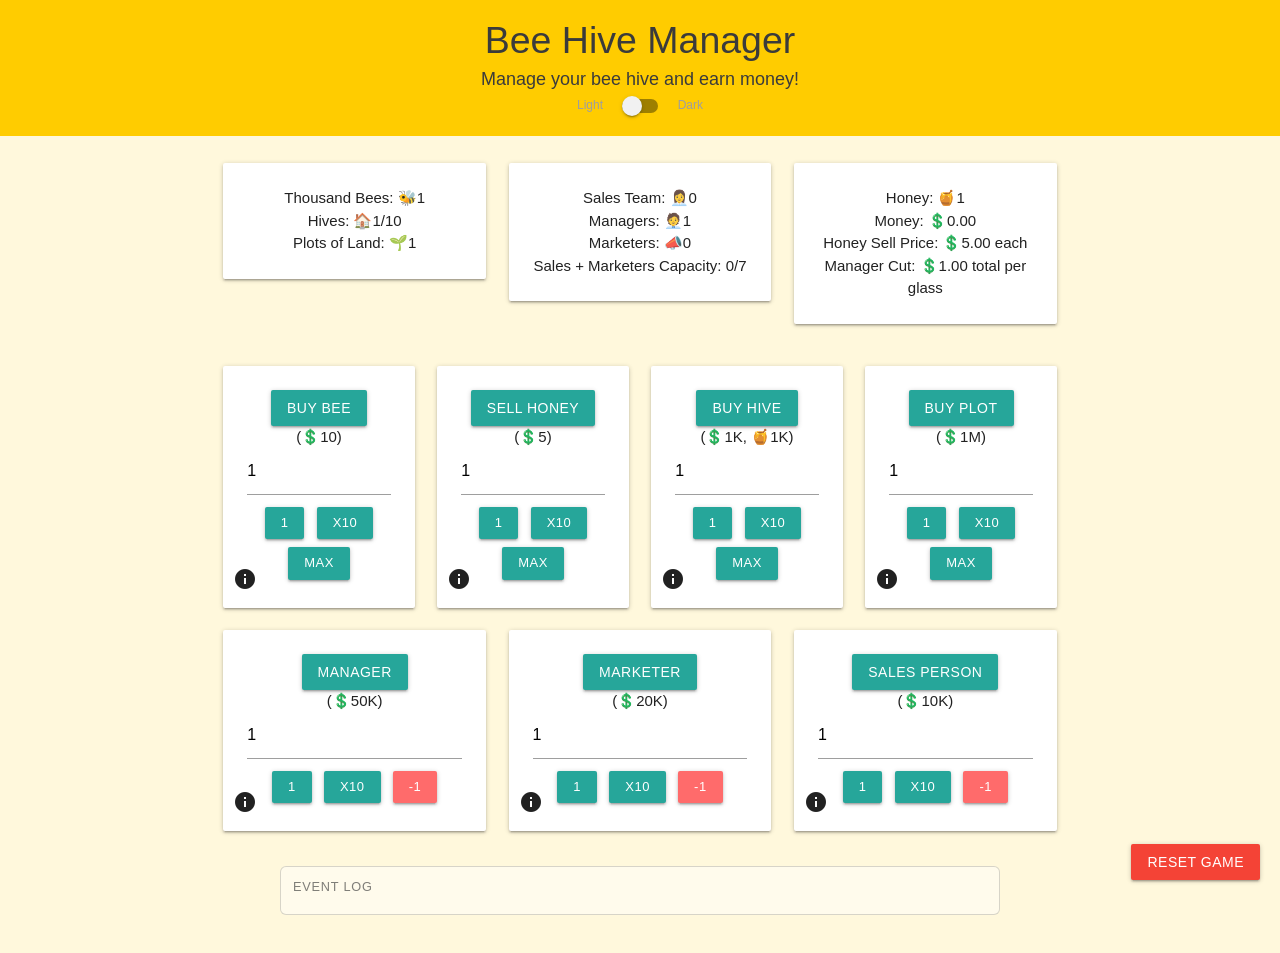
==== commit 6059e485: "Add reduce button functionality for managers and marketers, update manager cut calculation" ====
--- a/bee.html
+++ b/bee.html
@@ -1,5 +1,6 @@
 <!DOCTYPE html>
 <html lang="en">
+
 <head>
   <meta charset="UTF-8">
   <meta name="description" content="Bee Hive Idle Game">
@@ -11,18 +12,19 @@
   <link href="https://fonts.googleapis.com/icon?family=Material+Icons" rel="stylesheet">
   <link href="https://cdnjs.cloudflare.com/ajax/libs/materialize/1.0.0/css/materialize.min.css" rel="stylesheet">
 </head>
+
 <body>
   <header class="center-align">
     <h1>Bee Hive Manager</h1>
     <p>Manage your bee hive and earn money!</p>
-<div class="switch center-align">
-  <label>
-    Light
-    <input type="checkbox" id="darkModeToggle">
-    <span class="lever"></span>
-    Dark
-  </label>
-</div>
+    <div class="switch center-align">
+      <label>
+        Light
+        <input type="checkbox" id="darkModeToggle">
+        <span class="lever"></span>
+        Dark
+      </label>
+    </div>
   </header>
 
   <main class="container">
@@ -51,7 +53,8 @@
           <div class="card-content">
             <p id="honeyCount">Honey: 🍯0</p>
             <p id="moneyCount">Money: 💲0</p>
-            <p id="sellPrice">Honey Sell Price: 💲5.00 each (Manager cut: 💲1.00)</p>
+            <p id="sellPrice">Honey Sell Price: 💲5.00 each</p>
+            <p id="managerCut">Manager Cut: 💲1.00 total per glass</p>
           </div>
         </div>
       </div>
@@ -63,118 +66,122 @@
       <div class="col s12 m3">
         <div class="card">
           <div class="card-content">
-<button class="btn waves-effect waves-light" onclick="buyBee()">Buy Bee</button>
-<div style="position: absolute; bottom: 10px; left: 10px;">
-  <i class="material-icons tooltipped" data-tooltip="Buy bees to produce honey.">info</i>
-</div>
+            <button class="btn waves-effect waves-light" onclick="buyBee()">Buy Bee</button>
+            <div style="position: absolute; bottom: 10px; left: 10px;">
+              <i class="material-icons tooltipped" data-tooltip="Buy bees to produce honey.">info</i>
+            </div>
             <p>(💲10)</p>
             <input type="number" id="buyBeeCount" value="1" class="input-field">
             <div class="button-group">
               <button class="btn-small" onclick="setAmount('buyBeeCount', 1)">1</button>
               <button class="btn-small" onclick="multiplyAmount('buyBeeCount', 10)">x10</button>
-<button class="btn-small" onclick="multiplyAmount('buyBeeCount', 'max')">Max</button>
-            </div>
-          </div>
-        </div>
-      </div>
-      <div class="col s12 m3">
-        <div class="card">
-          <div class="card-content">
-<button class="btn waves-effect waves-light" onclick="sellHoney()">Sell Honey</button>
-<div style="position: absolute; bottom: 10px; left: 10px;">
-  <i class="material-icons tooltipped" data-tooltip="Sell honey to earn money.">info</i>
-</div>
+              <button class="btn-small" onclick="multiplyAmount('buyBeeCount', 'max')">Max</button>
+            </div>
+          </div>
+        </div>
+      </div>
+      <div class="col s12 m3">
+        <div class="card">
+          <div class="card-content">
+            <button class="btn waves-effect waves-light" onclick="sellHoney()">Sell Honey</button>
+            <div style="position: absolute; bottom: 10px; left: 10px;">
+              <i class="material-icons tooltipped" data-tooltip="Sell honey to earn money.">info</i>
+            </div>
             <p>(💲5)</p>
             <input type="number" id="sellHoneyCount" value="1" class="input-field">
             <div class="button-group">
               <button class="btn-small" onclick="setAmount('sellHoneyCount', 1)">1</button>
               <button class="btn-small" onclick="multiplyAmount('sellHoneyCount', 10)">x10</button>
-<button class="btn-small" onclick="multiplyAmount('sellHoneyCount', 'max')">Max</button>
-            </div>
-          </div>
-        </div>
-      </div>
-      <div class="col s12 m3">
-        <div class="card">
-          <div class="card-content">
-<button class="btn waves-effect waves-light" onclick="buyHive()">Buy Hive</button>
-<div style="position: absolute; bottom: 10px; left: 10px;">
-  <i class="material-icons tooltipped" data-tooltip="Buy hives to house more bees.">info</i>
-</div>
+              <button class="btn-small" onclick="multiplyAmount('sellHoneyCount', 'max')">Max</button>
+            </div>
+          </div>
+        </div>
+      </div>
+      <div class="col s12 m3">
+        <div class="card">
+          <div class="card-content">
+            <button class="btn waves-effect waves-light" onclick="buyHive()">Buy Hive</button>
+            <div style="position: absolute; bottom: 10px; left: 10px;">
+              <i class="material-icons tooltipped" data-tooltip="Buy hives to house more bees.">info</i>
+            </div>
             <p>(💲1K, 🍯1K)</p>
             <input type="number" id="buyHiveCount" value="1" class="input-field">
             <div class="button-group">
               <button class="btn-small" onclick="setAmount('buyHiveCount', 1)">1</button>
               <button class="btn-small" onclick="multiplyAmount('buyHiveCount', 10)">x10</button>
-<button class="btn-small" onclick="multiplyAmount('buyHiveCount', 'max')">Max</button>
-            </div>
-          </div>
-        </div>
-      </div>
-      <div class="col s12 m3">
-        <div class="card">
-          <div class="card-content">
-<button class="btn waves-effect waves-light" onclick="buySales()">Sales Person</button>
-<div style="position: absolute; bottom: 10px; left: 10px;">
-  <i class="material-icons tooltipped" data-tooltip="Hire salespeople to boost honey sales.">info</i>
-</div>
+              <button class="btn-small" onclick="multiplyAmount('buyHiveCount', 'max')">Max</button>
+            </div>
+          </div>
+        </div>
+      </div>
+      <div class="col s12 m3">
+        <div class="card">
+          <div class="card-content">
+            <button class="btn waves-effect waves-light" onclick="buyPlot()">Buy Plot</button>
+            <div style="position: absolute; bottom: 10px; left: 10px;">
+              <i class="material-icons tooltipped"
+                data-tooltip="Buy more land to support up to 10 additional hives per plot.">info</i>
+            </div>
+            <p>(💲1M)</p>
+            <input type="number" id="buyPlotCount" value="1" class="input-field">
+            <div class="button-group">
+              <button class="btn-small" onclick="setAmount('buyPlotCount', 1)">1</button>
+              <button class="btn-small" onclick="multiplyAmount('buyPlotCount', 10)">x10</button>
+              <button class="btn-small" onclick="multiplyAmount('buyPlotCount', 'max')">Max</button>
+            </div>
+          </div>
+        </div>
+      </div>
+
+      <div class="col s12 m3">
+        <div class="card">
+          <div class="card-content">
+            <button class="btn waves-effect waves-light" onclick="buyManager()">Manager</button>
+            <div style="position: absolute; bottom: 10px; left: 10px;">
+              <i class="material-icons tooltipped"
+                data-tooltip="Managers increase staffing capacity and take a cut on each honey sold.">info</i>
+            </div>
+            <p>(💲50K)</p>
+            <input type="number" id="buyManagerCount" value="1" class="input-field">
+            <div class="button-group">
+              <button class="btn-small" onclick="setAmount('buyManagerCount', 1)">1</button>
+              <button class="btn-small" onclick="multiplyAmount('buyManagerCount', 10)">x10</button>
+              <button class="btn-small reduce-btn" onclick="reduceManager()">-1</button>
+            </div>
+          </div>
+        </div>
+      </div>
+      <div class="col s12 m3">
+        <div class="card">
+          <div class="card-content">
+            <button class="btn waves-effect waves-light" onclick="buyMarketer()">Marketer</button>
+            <div style="position: absolute; bottom: 10px; left: 10px;">
+              <i class="material-icons tooltipped"
+                data-tooltip="Each marketer increases honey sale price by 5%.">info</i>
+            </div>
+            <p>(💲20K)</p>
+            <input type="number" id="buyMarketerCount" value="1" class="input-field">
+            <div class="button-group">
+              <button class="btn-small" onclick="setAmount('buyMarketerCount', 1)">1</button>
+              <button class="btn-small" onclick="multiplyAmount('buyMarketerCount', 10)">x10</button>
+              <button class="btn-small reduce-btn" onclick="reduceMarketer()">-1</button>
+            </div>
+          </div>
+        </div>
+      </div>
+      <div class="col s12 m3">
+        <div class="card">
+          <div class="card-content">
+            <button class="btn waves-effect waves-light" onclick="buySales()">Sales Person</button>
+            <div style="position: absolute; bottom: 10px; left: 10px;">
+              <i class="material-icons tooltipped" data-tooltip="Hire salespeople to boost honey sales.">info</i>
+            </div>
             <p>(💲10K)</p>
             <input type="number" id="buySalesCount" value="1" class="input-field">
             <div class="button-group">
               <button class="btn-small" onclick="setAmount('buySalesCount', 1)">1</button>
               <button class="btn-small" onclick="multiplyAmount('buySalesCount', 10)">x10</button>
-<button class="btn-small" onclick="multiplyAmount('buySalesCount', 'max')">Max</button>
-            </div>
-          </div>
-        </div>
-      </div>
-      <div class="col s12 m3">
-        <div class="card">
-          <div class="card-content">
-<button class="btn waves-effect waves-light" onclick="buyManager()">Manager</button>
-<div style="position: absolute; bottom: 10px; left: 10px;">
-  <i class="material-icons tooltipped" data-tooltip="Managers increase staffing capacity and take a cut on each honey sold.">info</i>
-</div>
-            <p>(💲50K)</p>
-            <input type="number" id="buyManagerCount" value="1" class="input-field">
-            <div class="button-group">
-              <button class="btn-small" onclick="setAmount('buyManagerCount', 1)">1</button>
-              <button class="btn-small" onclick="multiplyAmount('buyManagerCount', 10)">x10</button>
-<button class="btn-small" onclick="multiplyAmount('buyManagerCount', 'max')">Max</button>
-            </div>
-          </div>
-        </div>
-      </div>
-      <div class="col s12 m3">
-        <div class="card">
-          <div class="card-content">
-<button class="btn waves-effect waves-light" onclick="buyMarketer()">Marketer</button>
-<div style="position: absolute; bottom: 10px; left: 10px;">
-  <i class="material-icons tooltipped" data-tooltip="Each marketer increases honey sale price by 5%.">info</i>
-</div>
-            <p>(💲20K)</p>
-            <input type="number" id="buyMarketerCount" value="1" class="input-field">
-            <div class="button-group">
-              <button class="btn-small" onclick="setAmount('buyMarketerCount', 1)">1</button>
-              <button class="btn-small" onclick="multiplyAmount('buyMarketerCount', 10)">x10</button>
-<button class="btn-small" onclick="multiplyAmount('buyMarketerCount', 'max')">Max</button>
-            </div>
-          </div>
-        </div>
-      </div>
-      <div class="col s12 m3">
-        <div class="card">
-          <div class="card-content">
-<button class="btn waves-effect waves-light" onclick="buyPlot()">Buy Plot</button>
-<div style="position: absolute; bottom: 10px; left: 10px;">
-  <i class="material-icons tooltipped" data-tooltip="Buy more land to support up to 10 additional hives per plot.">info</i>
-</div>
-            <p>(💲1M)</p>
-            <input type="number" id="buyPlotCount" value="1" class="input-field">
-            <div class="button-group">
-              <button class="btn-small" onclick="setAmount('buyPlotCount', 1)">1</button>
-              <button class="btn-small" onclick="multiplyAmount('buyPlotCount', 10)">x10</button>
-<button class="btn-small" onclick="multiplyAmount('buyPlotCount', 'max')">Max</button>
+              <button class="btn-small reduce-btn" onclick="reduceSales()">-1</button>
             </div>
           </div>
         </div>
@@ -192,4 +199,5 @@
   <script src="https://cdnjs.cloudflare.com/ajax/libs/materialize/1.0.0/js/materialize.min.js"></script>
   <script src="bee.js"></script>
 </body>
-</html>
+
+</html>
--- a/bee.css
+++ b/bee.css
@@ -152,6 +152,25 @@
   background-color: #d4a017; /* Golden brown for hover effect */
 }
 
+/* Reduce Buttons (-1) */
+button.reduce-btn {
+  background-color: #FF6B6B; /* Red for reduce buttons in light mode */
+  color: white;
+}
+
+button.reduce-btn:hover {
+  background-color: #CC5555; /* Darker red on hover */
+}
+
+body.dark-mode button.reduce-btn {
+  background-color: #FF8A80; /* Lighter red for dark mode */
+  color: white;
+}
+
+body.dark-mode button.reduce-btn:hover {
+  background-color: #FF6E6E; /* Darker red on hover in dark mode */
+}
+
 /* Inputs */
 input {
   width: 80px;
